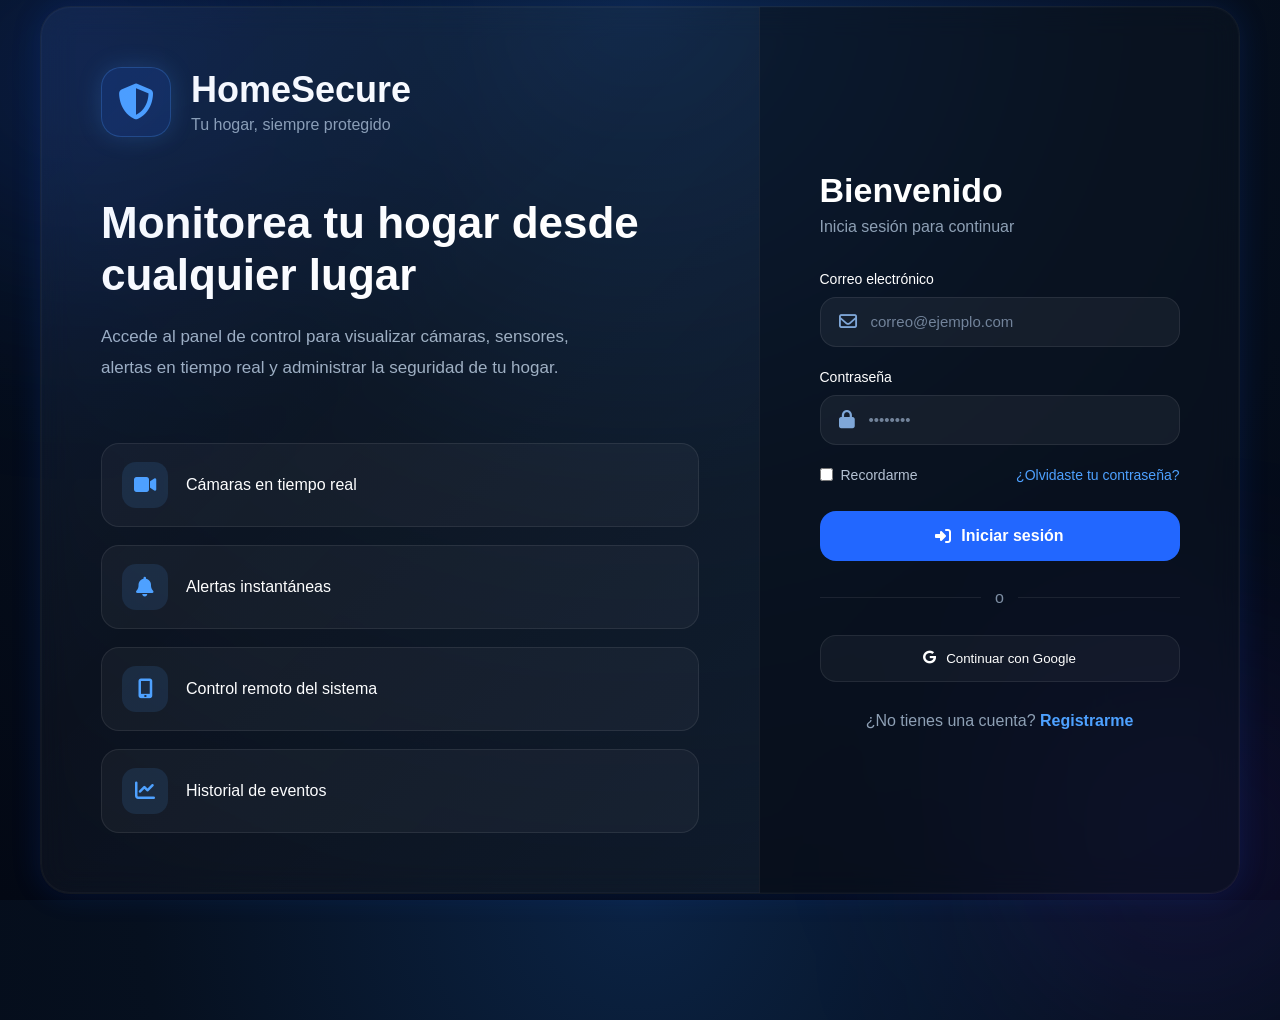
==== index.html @ 85f81714 "renonbrando la pagina principal" ====
<!DOCTYPE html>
<html lang="es">
<head>
    <meta charset="UTF-8">
    <meta name="viewport" content="width=device-width, initial-scale=1.0">
    <title>HomeSecure | Iniciar sesión</title>

    <link rel="stylesheet" href="css/login2.css">

    <!-- Font Awesome -->
    <link rel="stylesheet"
    href="https://cdnjs.cloudflare.com/ajax/libs/font-awesome/6.7.2/css/all.min.css">
</head>
<body>

<div class="login-container">

    <!-- Panel izquierdo -->

    <section class="login-info">

        <div class="logo">

            <div class="logo-icon">
                <i class="fa-solid fa-shield-halved"></i>
            </div>

            <div>
                <h1>HomeSecure</h1>
                <p>Tu hogar, siempre protegido</p>
            </div>

        </div>

        <div class="welcome">

            <h2>Monitorea tu hogar desde cualquier lugar</h2>

            <p>
                Accede al panel de control para visualizar cámaras,
                sensores, alertas en tiempo real y administrar
                la seguridad de tu hogar.
            </p>

        </div>

        <div class="features">

            <div class="feature">
                <i class="fa-solid fa-video"></i>
                <span>Cámaras en tiempo real</span>
            </div>

            <div class="feature">
                <i class="fa-solid fa-bell"></i>
                <span>Alertas instantáneas</span>
            </div>

            <div class="feature">
                <i class="fa-solid fa-mobile-screen-button"></i>
                <span>Control remoto del sistema</span>
            </div>

            <div class="feature">
                <i class="fa-solid fa-chart-line"></i>
                <span>Historial de eventos</span>
            </div>

        </div>

    </section>

    <!-- Formulario -->

    <section class="login-panel">

        <div class="login-card">

            <h2>Bienvenido</h2>
            <p>Inicia sesión para continuar</p>

            <form action="#" method="post">

                <div class="input-group">

                    <label>Correo electrónico</label>

                    <div class="input-box">
                        <i class="fa-regular fa-envelope"></i>
                        <input
                            type="email"
                            name="email"
                            placeholder="correo@ejemplo.com"
                            required>
                    </div>

                </div>

                <div class="input-group">

                    <label>Contraseña</label>

                    <div class="input-box">
                        <i class="fa-solid fa-lock"></i>
                        <input
                            type="password"
                            name="password"
                            placeholder="••••••••"
                            required>
                    </div>

                </div>

                <div class="options">

                    <label class="remember">
                        <input type="checkbox">
                        Recordarme
                    </label>

                    <a href="recuperacion.html">¿Olvidaste tu contraseña?</a>

                </div>

                <button type="submit" class="login-btn" onclick="window.location.href='index2.html';">
                    <i class="fa-solid fa-right-to-bracket"></i>
                    Iniciar sesión
                </button>

            </form>

            <div class="divider">
                <span>o</span>
            </div>

            <button class="google-btn">
                <i class="fa-brands fa-google"></i>
                Continuar con Google
            </button>

            <div class="register">

                ¿No tienes una cuenta?
                <a href="#">Registrarme</a>

            </div>

        </div>

    </section>

</div>

</body>
</html>
---- css/login2.css ----
*{
    margin:0;
    padding:0;
    box-sizing:border-box;
}

/*Paleta*/
:root {
    --fondoAzul: #2267ff33;
    --fondoMorado: #7b3cff22;
    --fondoOscuro: rgba(255,255,255,.03);


    /*Logo*/
    --fondoLogo:rgba(40,110,255,.15); 
    --bordeLogo:rgba(78,161,255,.25);
    --sombraLogo:rgba(78,161,255,.2); 

    --texto: #FFFFFF;
    --fondoBotones: #2267ff;
}



body{
    font-family:"Segoe UI",Arial,sans-serif;
    min-height:100vh;

    background:
    radial-gradient(circle at top,#0b2344 0%,#06101f 45%,#030814 100%);

    color:white;

    display:flex;
    justify-content:center;
    align-items:center;

    overflow:hidden;
}

/* Pequeños brillos del fondo */

body::before,
body::after{

    content:"";

    position:absolute;

    width:350px;
    height:350px;

    border-radius:50%;

    filter:blur(120px);

    z-index:-1;

}

body::before{
    background:var(--fondoAzul);
    top:-100px;
    left:-100px;
}

body::after{
    background:var(--fondoMorado);
    bottom:-120px;
    right:-80px;
}

/* ==========================
   CONTENEDOR PRINCIPAL
========================== */

.login-container{

    width:1200px;
    max-width:95%;

    min-height:700px;

    display:grid;
    grid-template-columns:1fr 480px;

    border-radius:30px;

    overflow:hidden;

    background: var(--fondoOscuro);

    border:1px solid var(--fondoOscuro);

    backdrop-filter:blur(15px);

    box-shadow:
    0 0 30px rgba(20,90,255,.15),
    inset 0 0 0 1px var(--fondoOscuro);

}

/* ==========================
   PANEL IZQUIERDO
========================== */

.login-info{

    padding:60px;

    display:flex;
    flex-direction:column;
    justify-content:space-between;

    position:relative;

}

.login-info::after{

    content:"";

    position:absolute;

    inset:0;

    background:
    linear-gradient(135deg,
    rgba(34,103,255,.08),
    transparent 45%,
    rgba(80,170,255,.05));

    pointer-events:none;

}

.logo{

    display:flex;
    align-items:center;

    gap:20px;

}

.logo-icon{

    width:70px;
    height:70px;

    border-radius:20px;

    background:var(--fondoLogo);

    border:1px solid var(--bordeLogo);

    display:flex;
    justify-content:center;
    align-items:center;

    box-shadow:0 0 25px var(--sombraLogo);

}

.logo-icon i{

    font-size:36px;
    color:#4ea1ff;

}

.logo h1{

    font-size:36px;
    font-weight:700;

}

.logo p{

    color:#8ea0b5;
    margin-top:5px;

}

.welcome{

    margin:60px 0;

}

.welcome h2{

    font-size:44px;
    line-height:1.2;

    margin-bottom:20px;

}

.welcome p{

    color:#9fb0c3;
    font-size:17px;
    line-height:1.8;

    max-width:500px;

}

/* ==========================
   CARACTERÍSTICAS
========================== */

.features{

    display:flex;
    flex-direction:column;

    gap:18px;

}

.feature{

    display:flex;
    align-items:center;

    gap:18px;

    padding:18px 20px;

    background:rgba(255,255,255,.04);

    border:1px solid rgba(255,255,255,.08);

    border-radius:18px;

    transition:.3s;

}

.feature:hover{

    transform:translateX(8px);

    border-color:rgba(78,161,255,.3);

    box-shadow:0 0 20px rgba(78,161,255,.12);

}

.feature i{

    width:46px;
    height:46px;

    border-radius:14px;

    background:rgba(78,161,255,.12);

    color:#4ea1ff;

    display:flex;
    justify-content:center;
    align-items:center;

    font-size:20px;

}

.feature span{

    font-size:16px;

}

/* ==========================
   PANEL DERECHO
========================== */

.login-panel{

    display:flex;
    justify-content:center;
    align-items:center;

    padding:40px;

    background:rgba(5,15,28,.45);

    border-left:1px solid rgba(255,255,255,.06);

}

.login-card{

    width:100%;
    max-width:360px;

}

.login-card h2{

    font-size:34px;
    margin-bottom:8px;

}

.login-card>p{

    color:#8ea0b5;
    margin-bottom:35px;

}

/* ==========================
   FORMULARIO
========================== */

.input-group{

    margin-bottom:22px;

}

.input-group label{

    display:block;

    color:var(--texto);
    font-size:14px;

    margin-bottom:10px;

}

.input-box{

    display:flex;
    align-items:center;

    gap:14px;

    padding:15px 18px;

    background:rgba(255,255,255,.05);

    border:1px solid rgba(255,255,255,.08);

    border-radius:16px;

    transition:.3s;

}

.input-box:focus-within{

    border-color:#4ea1ff;

    box-shadow:0 0 20px rgba(78,161,255,.15);

}

.input-box i{

    color:#7fa7d8;
    font-size:18px;

}

.input-box input{

    flex:1;

    border:none;
    outline:none;

    background:transparent;

    color:white;

    font-size:15px;

}

.input-box input::placeholder{

    color:#72839a;

}

/* ==========================
   OPCIONES
========================== */

.options{

    display:flex;
    justify-content:space-between;
    align-items:center;

    margin-bottom:28px;

    font-size:14px;

}

.remember{

    display:flex;
    align-items:center;

    gap:8px;

    color:#b5c2d3;

}

.remember input{

    accent-color: var(--fondoBotones);

}

.options a{

    color:#4ea1ff;
    text-decoration:none;

}

.options a:hover{

    text-decoration:underline;

}

/* ==========================
   BOTÓN PRINCIPAL
========================== */

.login-btn{

    width:100%;

    border:none;

    border-radius:16px;

    padding:16px;

    background: var(--fondoBotones);

    color: var(--texto);

    font-size:16px;
    font-weight:600;

    cursor:pointer;

    display:flex;
    justify-content:center;
    align-items:center;

    gap:10px;

    transition:.3s;

}

.login-btn:hover{

    transform:translateY(-3px);

    box-shadow:0 10px 25px rgba(34,103,255,.35);

}

/* ==========================
   DIVISOR
========================== */

.divider{

    display:flex;
    align-items:center;

    margin:28px 0;

    color:#7d8ea3;

}

.divider::before,
.divider::after{

    content:"";

    flex:1;

    height:1px;

    background:rgba(255,255,255,.08);

}

.divider span{

    margin:0 14px;

}

/* ==========================
   GOOGLE
========================== */

.google-btn{

    width:100%;

    padding:15px;

    border-radius:16px;

    border:1px solid rgba(255,255,255,.08);

    background:rgba(255,255,255,.04);

    color:var(--texto);

    cursor:pointer;

    display:flex;
    justify-content:center;
    align-items:center;

    gap:10px;

    transition:.3s;

}

.google-btn:hover{

    background:rgba(255,255,255,.08);

    border-color:rgba(255,255,255,.15);

}

/* ==========================
   REGISTRO
========================== */

.register{

    text-align:center;

    margin-top:30px;

    color:#8ea0b5;

}

.register a{

    color:#4ea1ff;

    text-decoration:none;

    font-weight:600;

}

.register a:hover{

    text-decoration:underline;

}

/* ==========================
   RESPONSIVIDAD
========================== */

@media(max-width:1000px){

    .login-container{

        grid-template-columns:1fr;

        min-height:auto;

    }

    .login-info{

        padding:45px;

    }

    .login-panel{

        border-left:none;
        border-top:1px solid rgba(255,255,255,.06);

    }

    .welcome h2{

        font-size:34px;

    }

}

@media(max-width:600px){

    body{

        overflow:auto;
        padding:20px;

    }

    .login-container{

        border-radius:24px;

    }

    .login-info{

        padding:30px;

    }

    .login-panel{

        padding:30px;

    }

    .logo{

        gap:15px;

    }

    .logo-icon{

        width:60px;
        height:60px;

    }

    .logo h1{

        font-size:30px;

    }

    .welcome{

        margin:35px 0;

    }

    .welcome h2{

        font-size:28px;

    }

    .welcome p{

        font-size:15px;

    }

    .feature{

        padding:16px;

    }

    .options{

        flex-direction:column;
        align-items:flex-start;

        gap:12px;

    }

}

/* ==========================
   RECUPERACIÓN DE CUENTA
========================== */

/* Volver al login */

.back-link{

    display:inline-flex;
    align-items:center;

    gap:8px;

    color:#8ea0b5;

    text-decoration:none;

    font-size:14px;

    margin-bottom:25px;

    transition:.3s;

}

.back-link:hover{

    color:#4ea1ff;

    transform:translateX(-4px);

}

/* Texto de ayuda */

.recovery-hint{

    color:#8ea0b5;

    font-size:14px;

    line-height:1.7;

    margin-bottom:25px;

}

.recovery-hint strong{

    color:var(--texto);

}

/* Pasos del formulario (se muestran/ocultan) */

.recovery-step{

    display:none;

}

.recovery-step.active{

    display:block;

}

/* Inputs de código de verificación */

.code-inputs{

    display:flex;
    justify-content:space-between;

    gap:10px;

    margin-bottom:25px;

}

.code-inputs input{

    width:100%;

    aspect-ratio:1/1;

    text-align:center;

    font-size:22px;
    font-weight:600;

    color:var(--texto);

    background:rgba(255,255,255,.05);

    border:1px solid rgba(255,255,255,.08);

    border-radius:14px;

    outline:none;

    transition:.3s;

}

.code-inputs input:focus{

    border-color:#4ea1ff;

    box-shadow:0 0 15px rgba(78,161,255,.2);
}

/* Reenviar código */

.resend-code{

    text-align:center;

    font-size:14px;

    color:#8ea0b5;

    margin-bottom:28px;

}

.resend-code a{

    color:#4ea1ff;

    text-decoration:none;

    font-weight:600;

}

.resend-code a:hover{

    text-decoration:underline;

}

.resend-code a.disabled{

    color:#5c6b7f;

    pointer-events:none;

    text-decoration:none;

}

/* Mensaje de éxito */

.success-message{

    display:none;

    flex-direction:column;

    align-items:center;

    text-align:center;

    gap:18px;

    padding:20px 0;

}

.success-message.active{

    display:flex;

}

.success-message i{

    width:70px;
    height:70px;

    display:flex;
    justify-content:center;
    align-items:center;

    font-size:32px;

    color:#4ea1ff;

    background:rgba(78,161,255,.12);

    border:1px solid rgba(78,161,255,.25);

    border-radius:50%;

}

.success-message h3{

    font-size:22px;

}

.success-message p{

    color:#8ea0b5;

    font-size:14px;

    line-height:1.7;

}

@media(max-width:600px){

    .code-inputs input{

        font-size:18px;

        border-radius:10px;

    }

    .code-inputs{

        gap:8px;

    }

}
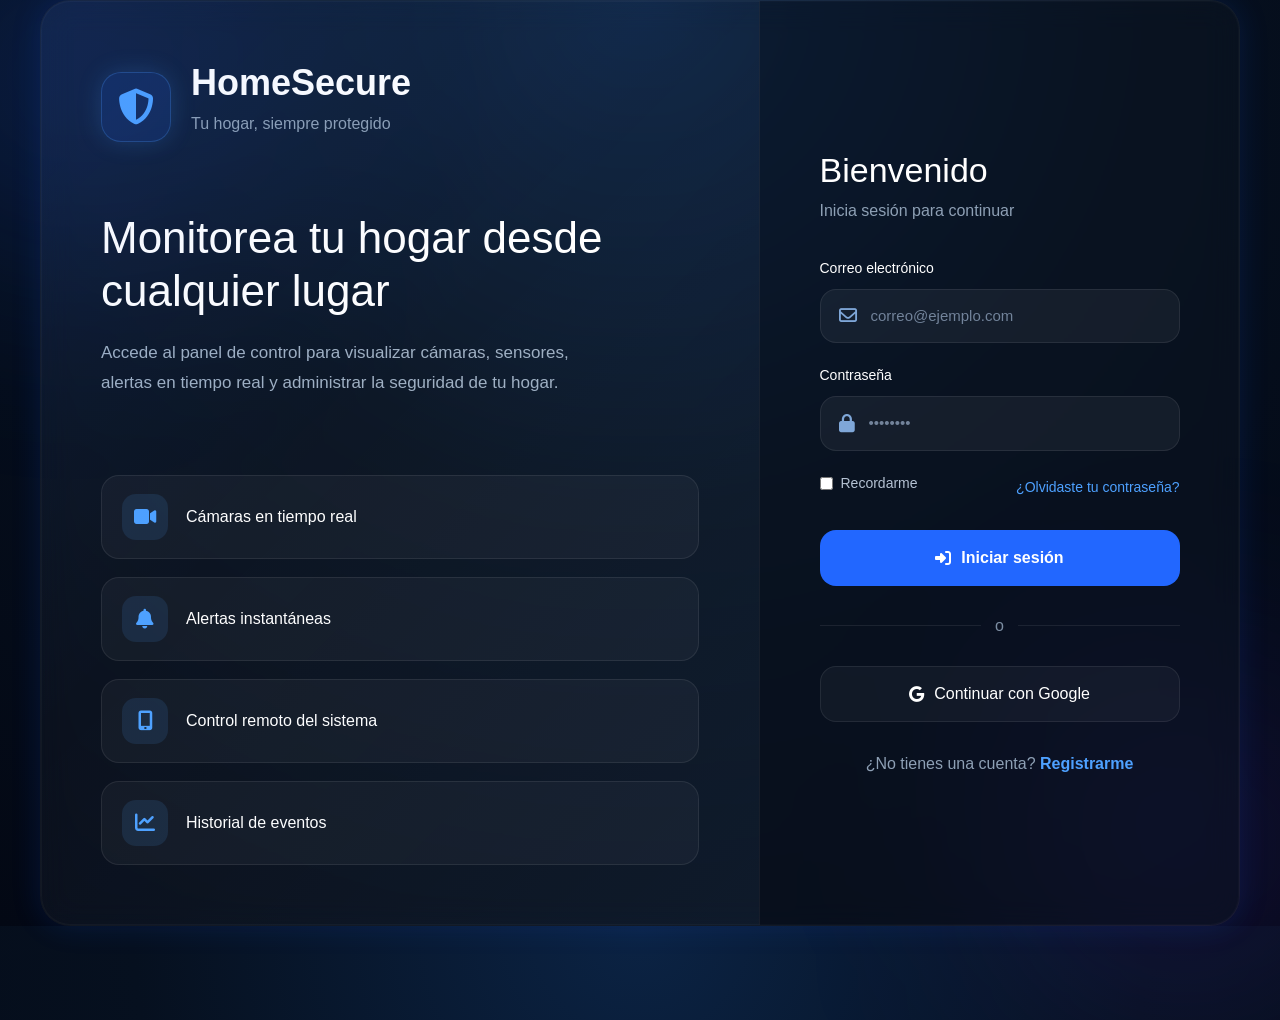
==== commit c369d39b: "anvace 1 completado frontend" ====
--- a/index.html
+++ b/index.html
@@ -5,6 +5,8 @@
     <meta name="viewport" content="width=device-width, initial-scale=1.0">
     <title>HomeSecure | Iniciar sesión</title>
 
+    <!-- Bootstrap -->
+    <link rel="stylesheet" href="https://cdn.jsdelivr.net/npm/bootstrap@4.0.0/dist/css/bootstrap.min.css" integrity="sha384-Gn5384xqQ1aoWXA+058RXPxPg6fy4IWvTNh0E263XmFcJlSAwiGgFAW/dAiS6JXm" crossorigin="anonymous">
     <link rel="stylesheet" href="css/login2.css">
 
     <!-- Font Awesome -->
@@ -17,7 +19,7 @@
 
     <!-- Panel izquierdo -->
 
-    <section class="login-info">
+    <section class="login-info d-none d-lg-flex">
 
         <div class="logo">
 
--- a/css/login2.css
+++ b/css/login2.css
@@ -322,6 +322,8 @@
 
 .input-group{
 
+    display:block;
+
     margin-bottom:22px;
 
 }
@@ -585,7 +587,13 @@
    RESPONSIVIDAD
 ========================== */
 
-@media(max-width:1000px){
+@media(max-width:991.98px){
+
+    body{
+
+        overflow:auto;
+
+    }
 
     .login-container{
 
@@ -595,22 +603,9 @@
 
     }
 
-    .login-info{
-
-        padding:45px;
-
-    }
-
     .login-panel{
 
         border-left:none;
-        border-top:1px solid rgba(255,255,255,.06);
-
-    }
-
-    .welcome h2{
-
-        font-size:34px;
 
     }
 
@@ -631,58 +626,9 @@
 
     }
 
-    .login-info{
+    .login-panel{
 
         padding:30px;
-
-    }
-
-    .login-panel{
-
-        padding:30px;
-
-    }
-
-    .logo{
-
-        gap:15px;
-
-    }
-
-    .logo-icon{
-
-        width:60px;
-        height:60px;
-
-    }
-
-    .logo h1{
-
-        font-size:30px;
-
-    }
-
-    .welcome{
-
-        margin:35px 0;
-
-    }
-
-    .welcome h2{
-
-        font-size:28px;
-
-    }
-
-    .welcome p{
-
-        font-size:15px;
-
-    }
-
-    .feature{
-
-        padding:16px;
 
     }
 
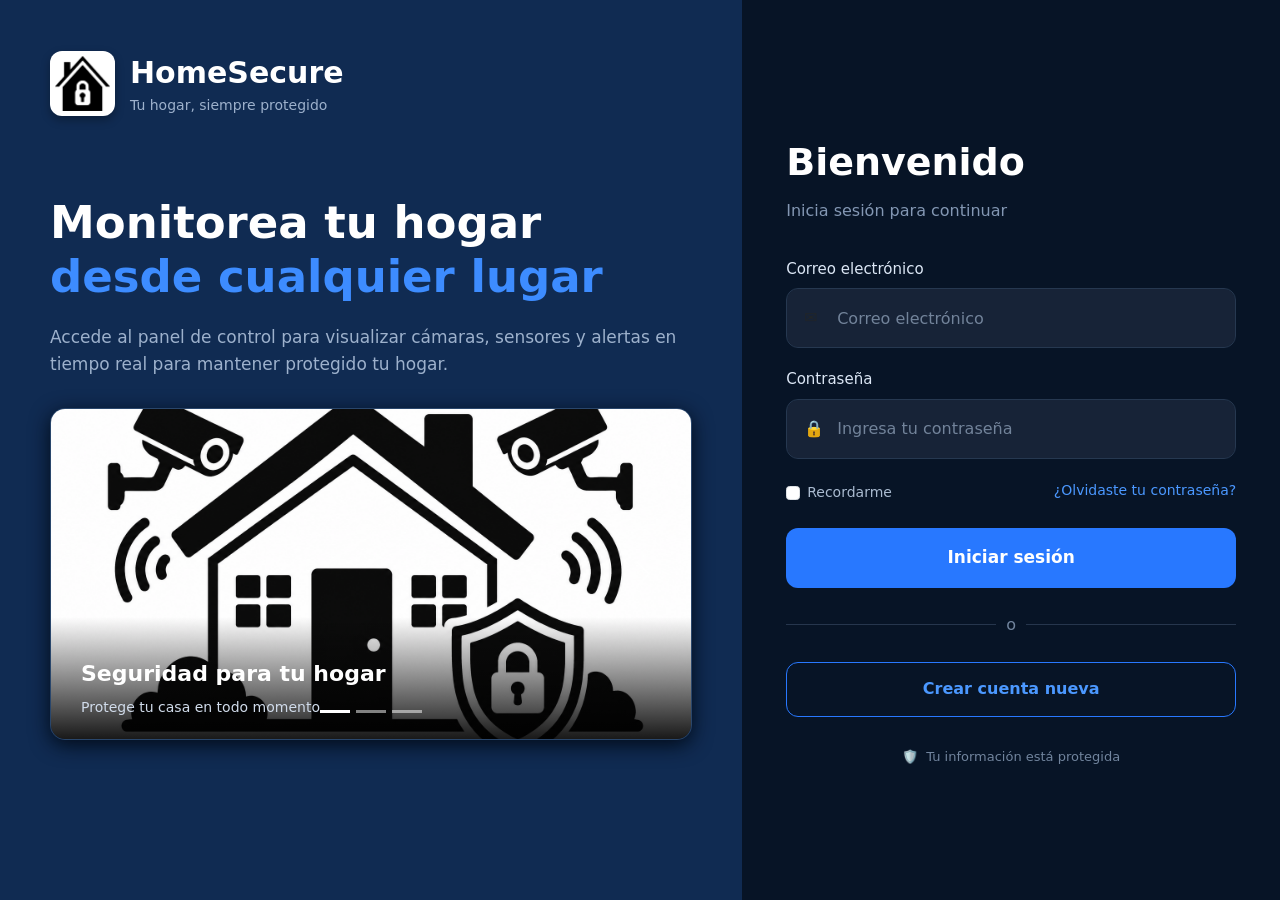
==== commit 5f1ead39: "Agrego pagina HTML y estilos CSS" ====
--- a/index.html
+++ b/index.html
@@ -3,155 +3,148 @@
 <head>
     <meta charset="UTF-8">
     <meta name="viewport" content="width=device-width, initial-scale=1.0">
-    <title>HomeSecure | Iniciar sesión</title>
-
-    <!-- Bootstrap -->
-    <link rel="stylesheet" href="https://cdn.jsdelivr.net/npm/bootstrap@4.0.0/dist/css/bootstrap.min.css" integrity="sha384-Gn5384xqQ1aoWXA+058RXPxPg6fy4IWvTNh0E263XmFcJlSAwiGgFAW/dAiS6JXm" crossorigin="anonymous">
-    <link rel="stylesheet" href="css/login2.css">
-
-    <!-- Font Awesome -->
-    <link rel="stylesheet"
-    href="https://cdnjs.cloudflare.com/ajax/libs/font-awesome/6.7.2/css/all.min.css">
+    <link rel="stylesheet" href="style.css">
+    
+    <link href="https://cdn.jsdelivr.net/npm/bootstrap@5.3.3/dist/css/bootstrap.min.css" rel="stylesheet">
+    <title>Login HomeSecure</title>
 </head>
 <body>
+    <div class="caja-general">
 
-<div class="login-container">
+        <!-- parte izquierda -->
+        <div class="parte-izquierda">
 
-    <!-- Panel izquierdo -->
-
-    <section class="login-info d-none d-lg-flex">
-
-        <div class="logo">
-
-            <div class="logo-icon">
-                <i class="fa-solid fa-shield-halved"></i>
+            <div class="logo">
+                <img src="imagen-casa.png" alt="Logo HomeSecure">
+                <div class="nombre-logo">
+                    <div class="titulo-logo">HomeSecure</div>
+                    <div class="subtitulo-logo">Tu hogar, siempre protegido</div>
+                </div>
             </div>
 
-            <div>
-                <h1>HomeSecure</h1>
-                <p>Tu hogar, siempre protegido</p>
+            <!-- contenido-parte izquieda -->
+            <div class="contenido-izquierdo">
+                <div class="titulo-principal">
+                    Monitorea tu hogar
+                    <br>
+                    <span>desde cualquier lugar</span>
+                </div>
+
+                <div class="descripcion">
+                    Accede al panel de control para visualizar cámaras,
+                    sensores y alertas en tiempo real para mantener
+                    protegido tu hogar.
+                </div>
+
+                <!-- carrusel  -->
+                <div id="carruselSeguridad" class="carousel slide" data-bs-ride="carousel" data-bs-interval="4000">
+                    <div class="carousel-indicators">
+                        <button type="button" data-bs-target="#carruselSeguridad" data-bs-slide-to="0" class="active"></button>
+                        <button type="button" data-bs-target="#carruselSeguridad" data-bs-slide-to="1"></button>
+                        <button type="button" data-bs-target="#carruselSeguridad" data-bs-slide-to="2"></button>
+                    </div>
+
+                 
+                    <div class="carousel-inner">
+
+                        <div class="carousel-item active">
+                            <img src="casa-segura.png" class="d-block w-100" alt="Casa protegida">
+                            <div class="texto-carrusel">
+                                <div>Seguridad para tu hogar</div>
+                                <span>Protege tu casa en todo momento</span>
+                            </div>
+                        </div>
+
+                        
+                        <div class="carousel-item">
+                            <img src="camara-segurdad.jpg" class="d-block w-100" alt="Cámara de seguridad">
+                            <div class="texto-carrusel">
+                                <div>Cámaras en tiempo real</div>
+                                <span>Observa lo que ocurre en tu hogar</span>
+                            </div>
+                        </div>
+
+                       
+                        <div class="carousel-item">
+                            <img src="alarma.png" class="d-block w-100" alt="Alarma de seguridad">
+                            <div class="texto-carrusel">
+                                <div>Alertas instantáneas</div>
+                                <span>Recibe avisos ante cualquier evento</span>
+                            </div>
+                        </div>
+                    </div>
+
+                    <!-- boton-anterior -->
+                    <button class="carousel-control-prev" type="button" data-bs-target="#carruselSeguridad" data-bs-slide="prev">
+                        <span class="carousel-control-prev-icon"></span>
+                    </button>
+
+                    <!-- boton-siguiente -->
+                    <button class="carousel-control-next" type="button" data-bs-target="#carruselSeguridad" data-bs-slide="next">
+                        <span class="carousel-control-next-icon"></span>
+                    </button>
+                </div>
             </div>
-
         </div>
 
-        <div class="welcome">
-
-            <h2>Monitorea tu hogar desde cualquier lugar</h2>
-
-            <p>
-                Accede al panel de control para visualizar cámaras,
-                sensores, alertas en tiempo real y administrar
-                la seguridad de tu hogar.
-            </p>
-
-        </div>
-
-        <div class="features">
-
-            <div class="feature">
-                <i class="fa-solid fa-video"></i>
-                <span>Cámaras en tiempo real</span>
-            </div>
-
-            <div class="feature">
-                <i class="fa-solid fa-bell"></i>
-                <span>Alertas instantáneas</span>
-            </div>
-
-            <div class="feature">
-                <i class="fa-solid fa-mobile-screen-button"></i>
-                <span>Control remoto del sistema</span>
-            </div>
-
-            <div class="feature">
-                <i class="fa-solid fa-chart-line"></i>
-                <span>Historial de eventos</span>
-            </div>
-
-        </div>
-
-    </section>
-
-    <!-- Formulario -->
-
-    <section class="login-panel">
-
-        <div class="login-card">
-
-            <h2>Bienvenido</h2>
-            <p>Inicia sesión para continuar</p>
-
-            <form action="#" method="post">
-
-                <div class="input-group">
-
-                    <label>Correo electrónico</label>
-
-                    <div class="input-box">
-                        <i class="fa-regular fa-envelope"></i>
-                        <input
-                            type="email"
-                            name="email"
-                            placeholder="correo@ejemplo.com"
-                            required>
-                    </div>
-
+        <!-- parte-derecha-->
+        <div class="parte-derecha">
+            <div class="caja-login">
+                <div class="encabezado-login">
+                    <div class="titulo-login">Bienvenido</div>
+                    <div class="subtitulo-login">Inicia sesión para continuar</div>
                 </div>
 
-                <div class="input-group">
-
-                    <label>Contraseña</label>
-
-                    <div class="input-box">
-                        <i class="fa-solid fa-lock"></i>
-                        <input
-                            type="password"
-                            name="password"
-                            placeholder="••••••••"
-                            required>
+              
+                <div class="grupo-formulario">
+                    <div class="texto-label">Correo electrónico</div>
+                    <div class="caja-input">
+                        <div class="icono-input">✉️</div>
+                        <input type="email" class="form-control" placeholder="Correo electrónico">
                     </div>
-
                 </div>
 
-                <div class="options">
-
-                    <label class="remember">
-                        <input type="checkbox">
-                        Recordarme
-                    </label>
-
-                    <a href="recuperacion.html">¿Olvidaste tu contraseña?</a>
-
+                
+                <div class="grupo-formulario">
+                    <div class="texto-label">Contraseña</div>
+                    <div class="caja-input">
+                        <div class="icono-input">🔒</div>
+                        <input type="password" class="form-control" placeholder="Ingresa tu contraseña">
+                    </div>
                 </div>
 
-                <button type="submit" class="login-btn" onclick="window.location.href='index2.html';">
-                    <i class="fa-solid fa-right-to-bracket"></i>
-                    Iniciar sesión
-                </button>
+          
+                <div class="opciones-login">
+                    <div class="recordar">
+                        <input type="checkbox" class="form-check-input" id="checkRecordar">
+                        <label for="checkRecordar" style="cursor:pointer; margin-top:3px;">Recordarme</label>
+                    </div>
+                    <div class="olvidaste">¿Olvidaste tu contraseña?</div>
+                </div>
 
-            </form>
+             
+                <div class="boton-iniciar">Iniciar sesión</div>
 
-            <div class="divider">
-                <span>o</span>
+                
+                <div class="separador">
+                    <div class="linea"></div>
+                    <div class="texto-o">o</div>
+                    <div class="linea"></div>
+                </div>
+
+                
+                <div class="boton-crear">Crear cuenta nueva</div>
+
+                
+                <div class="mensaje-seguridad">
+                    🛡️
+                    <div>Tu información está protegida</div>
+                </div>
             </div>
+        </div>
+    </div>
 
-            <button class="google-btn">
-                <i class="fa-brands fa-google"></i>
-                Continuar con Google
-            </button>
-
-            <div class="register">
-
-                ¿No tienes una cuenta?
-                <a href="#">Registrarme</a>
-
-            </div>
-
-        </div>
-
-    </section>
-
-</div>
-
+    
+    <script src="https://cdn.jsdelivr.net/npm/bootstrap@5.3.3/dist/js/bootstrap.bundle.min.js"></script>
 </body>
 </html>
--- a/style.css
+++ b/style.css
@@ -0,0 +1,307 @@
+
+/*configuracion genral de todo */
+
+* {
+    margin: 0;
+    padding: 0;
+    box-sizing: border-box;
+}
+
+body {
+    font-family: Arial, sans-serif;
+    background-color: #071426;
+}
+
+.caja-general {
+    width: 100%;
+    min-height: 100vh;
+    display: flex;
+}
+
+.parte-izquierda {
+    width: 58%;
+    min-height: 100vh;
+    padding: 50px;
+    background-color: #102b52;
+    color: white;
+}
+
+.logo {
+    display: flex;
+    align-items: center;
+    gap: 15px;
+}
+
+.logo img {
+    width: 65px; 
+    height: auto;
+    border-radius: 12px;
+    background-color: white; 
+    padding: 5px;
+    box-shadow: 0px 4px 10px rgba(0, 0, 0, 0.3);
+}
+
+.titulo-logo {
+    font-size: 30px;
+    font-weight: bold;
+}
+
+.subtitulo-logo {
+    color: #9db1cc;
+    font-size: 14px;
+}
+
+.contenido-izquierdo {
+    margin-top: 80px;
+    max-width: 650px;
+}
+
+.titulo-principal {
+    font-size: 45px;
+    font-weight: bold;
+    line-height: 1.2;
+    margin-bottom: 20px;
+}
+
+.titulo-principal span {
+    color: #3d8cff;
+}
+
+.descripcion {
+    color: #9db1cc;
+    font-size: 17px;
+    line-height: 1.6;
+    margin-bottom: 30px;
+}
+
+#carruselSeguridad {
+    width: 100%;
+    border-radius: 15px;
+    overflow: hidden;
+    border: 1px solid #29466b;
+    box-shadow: 0px 5px 20px #020b18;
+}
+
+#carruselSeguridad img {
+    width: 100%;
+    height: 330px;
+    object-fit: cover;
+    background-color: #ffffff; 
+}
+
+
+.texto-carrusel {
+    position: absolute;
+    left: 0;
+    bottom: 0;
+    width: 100%;
+    padding: 40px 30px 20px 30px;
+    background: linear-gradient(to top, rgba(0, 0, 0, 0.9), transparent);
+    color: white;
+}
+
+.texto-carrusel div {
+    font-size: 22px;
+    font-weight: bold;
+    margin-bottom: 5px;
+}
+
+.texto-carrusel span {
+    color: #d0dbea;
+    font-size: 14px;
+}
+
+.parte-derecha {
+    width: 42%;
+    min-height: 100vh;
+    background-color: #071426;
+    display: flex;
+    align-items: center;
+    justify-content: center;
+    padding: 40px;
+}
+
+.caja-login {
+    width: 100%;
+    max-width: 450px;
+}
+
+.encabezado-login {
+    margin-bottom: 35px;
+}
+
+.titulo-login {
+    color: white;
+    font-size: 38px;
+    font-weight: bold;
+    margin-bottom: 8px;
+}
+
+.subtitulo-login {
+    color: #8397b3;
+    font-size: 16px;
+}
+
+.grupo-formulario {
+    margin-bottom: 20px;
+}
+
+.texto-label {
+    color: #dce7f5;
+    font-size: 15px;
+    margin-bottom: 8px;
+}
+
+
+.caja-input {
+    position: relative;
+}
+
+.icono-input {
+    position: absolute;
+    left: 18px;
+    top: 50%;
+    transform: translateY(-50%);
+    z-index: 1;
+}
+
+.caja-input .form-control {
+    height: 60px;
+    padding-left: 50px;
+    background-color: #172337;
+    color: white;
+    border: 1px solid #263850;
+    border-radius: 12px;
+}
+
+.caja-input .form-control::placeholder {
+    color: #72839a;
+}
+
+.caja-input .form-control:focus {
+    background-color: #172337;
+    color: white;
+    border-color: #3d8cff;
+    box-shadow: 0 0 0 0.25rem rgba(61, 140, 255, 0.25);
+}
+
+
+.opciones-login {
+    display: flex;
+    justify-content: space-between;
+    align-items: center;
+    margin-bottom: 25px;
+}
+
+.recordar {
+    display: flex;
+    align-items: center;
+    gap: 7px;
+    color: #aabbd0;
+    font-size: 14px;
+}
+
+.olvidaste {
+    color: #4b98ff;
+    font-size: 14px;
+    cursor: pointer;
+    transition: 0.3s;
+}
+
+.olvidaste:hover {
+    text-decoration: underline;
+}
+
+
+.boton-iniciar {
+    width: 100%;
+    height: 60px;
+    background-color: #2878ff;
+    color: white;
+    border-radius: 12px;
+    display: flex;
+    align-items: center;
+    justify-content: center;
+    font-size: 17px;
+    font-weight: bold;
+    cursor: pointer;
+    transition: background-color 0.3s;
+}
+
+.boton-iniciar:hover {
+    background-color: #185ccc;
+}
+
+
+.separador {
+    display: flex;
+    align-items: center;
+    gap: 10px;
+    margin: 25px 0;
+}
+
+.linea {
+    width: 100%;
+    height: 1px;
+    background-color: #26364d;
+}
+
+.texto-o {
+    color: #71849d;
+}
+
+
+.boton-crear {
+    width: 100%;
+    height: 55px;
+    border: 1px solid #2878ff;
+    border-radius: 12px;
+    color: #4b98ff;
+    display: flex;
+    align-items: center;
+    justify-content: center;
+    font-weight: bold;
+    cursor: pointer;
+    transition: background-color 0.3s;
+}
+
+.boton-crear:hover {
+    background-color: #152740;
+}
+
+
+.mensaje-seguridad {
+    display: flex;
+    justify-content: center;
+    align-items: center;
+    gap: 8px;
+    margin-top: 30px;
+    color: #71849d;
+    font-size: 13px;
+}
+
+
+@media (max-width: 900px) {
+    .caja-general {
+        display: block;
+    }
+    .parte-izquierda {
+        width: 100%;
+        min-height: auto;
+        padding: 30px;
+    }
+    .parte-derecha {
+        width: 100%;
+        min-height: auto;
+        padding: 40px 30px;
+    }
+    .contenido-izquierdo {
+        margin-top: 60px;
+    }
+    .titulo-principal {
+        font-size: 35px;
+    }
+    #carruselSeguridad img {
+        height: 280px;
+    }
+}
